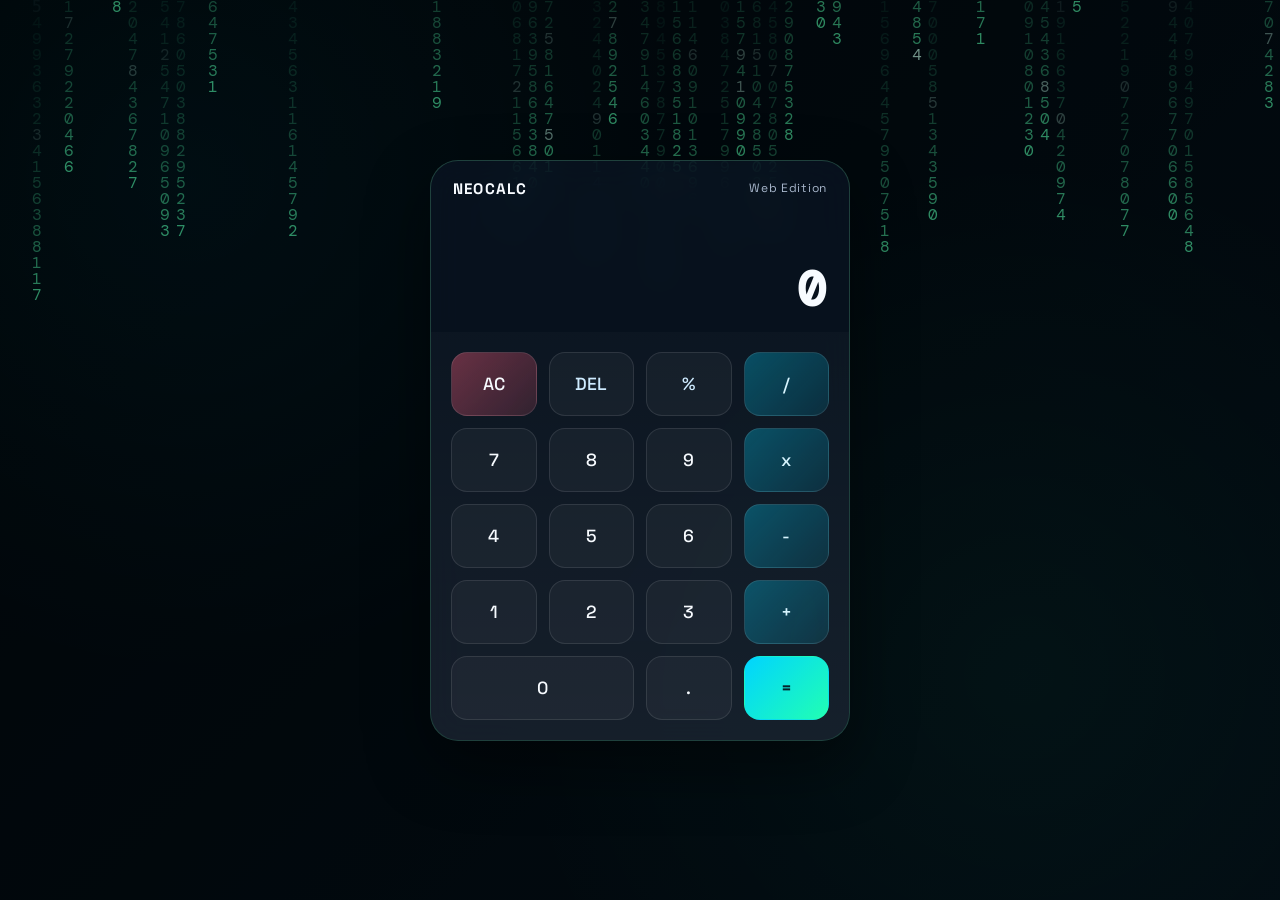
==== Assignment3/index.html @ 731830be "Assignment 3 -> Calculator" ====
﻿<!DOCTYPE html>
<html lang="en">
<head>
  <meta charset="UTF-8" />
  <meta name="viewport" content="width=device-width, initial-scale=1.0" />
  <title>NeoCalc | Modern Web Calculator</title>
  <link rel="preconnect" href="https://fonts.googleapis.com" />
  <link rel="preconnect" href="https://fonts.gstatic.com" crossorigin />
  <link href="https://fonts.googleapis.com/css2?family=Space+Grotesk:wght@400;500;700&family=DM+Mono:wght@400;500&display=swap" rel="stylesheet" />
  <link rel="stylesheet" href="style.css" />
</head>
<body>
  <canvas id="matrix-bg" aria-hidden="true"></canvas>

  <main class="app-shell">
    <section class="calculator" aria-label="Calculator">
      <header class="calc-header">
        <p class="brand">NeoCalc</p>
        <p class="mode">Web Edition</p>
      </header>

      <div class="display-wrap" role="status" aria-live="polite">
        <p id="history" class="history"></p>
        <h1 id="display" class="display">0</h1>
      </div>

      <div class="keys" role="group" aria-label="Calculator keys">
        <button class="key key-ac" data-action="clear">AC</button>
        <button class="key key-fn" data-action="delete">DEL</button>
        <button class="key key-fn" data-action="percent">%</button>
        <button class="key key-op" data-action="operator" data-value="/">/</button>

        <button class="key" data-action="digit" data-value="7">7</button>
        <button class="key" data-action="digit" data-value="8">8</button>
        <button class="key" data-action="digit" data-value="9">9</button>
        <button class="key key-op" data-action="operator" data-value="*">x</button>

        <button class="key" data-action="digit" data-value="4">4</button>
        <button class="key" data-action="digit" data-value="5">5</button>
        <button class="key" data-action="digit" data-value="6">6</button>
        <button class="key key-op" data-action="operator" data-value="-">-</button>

        <button class="key" data-action="digit" data-value="1">1</button>
        <button class="key" data-action="digit" data-value="2">2</button>
        <button class="key" data-action="digit" data-value="3">3</button>
        <button class="key key-op" data-action="operator" data-value="+">+</button>

        <button class="key key-wide" data-action="digit" data-value="0">0</button>
        <button class="key" data-action="decimal">.</button>
        <button class="key key-equals" data-action="equals">=</button>
      </div>
    </section>
  </main>

  <script src="script.js"></script>
</body>
</html>
---- Assignment3/style.css ----
:root {
  --bg-1: #02070d;
  --bg-2: #061422;
  --card: rgba(10, 21, 36, 0.72);
  --stroke: rgba(125, 255, 187, 0.2);
  --text-main: #f7fbff;
  --text-soft: #a7b6cb;
  --accent: #00d4ff;
  --accent-2: #21ffb3;
  --shadow: 0 24px 64px rgba(0, 0, 0, 0.45);
}

* {
  box-sizing: border-box;
}

body {
  margin: 0;
  min-height: 100vh;
  font-family: "Space Grotesk", sans-serif;
  color: var(--text-main);
  background:
    radial-gradient(circle at 15% 20%, rgba(0, 212, 255, 0.08), transparent 38%),
    radial-gradient(circle at 80% 75%, rgba(33, 255, 179, 0.08), transparent 42%),
    linear-gradient(135deg, var(--bg-1), var(--bg-2));
  display: grid;
  place-items: center;
  padding: 24px;
  overflow: hidden;
}

#matrix-bg {
  position: fixed;
  inset: 0;
  width: 100vw;
  height: 100vh;
  z-index: 0;
  pointer-events: none;
  opacity: 0.55;
}

.app-shell {
  width: min(420px, 100%);
  position: relative;
  z-index: 1;
}

.calculator {
  border: 1px solid var(--stroke);
  background: var(--card);
  border-radius: 28px;
  box-shadow: var(--shadow);
  backdrop-filter: blur(18px);
  overflow: hidden;
  animation: float-in 0.7s ease;
}

.calc-header {
  display: flex;
  justify-content: space-between;
  align-items: center;
  padding: 18px 22px 8px;
}

.brand {
  margin: 0;
  font-size: 0.95rem;
  letter-spacing: 0.08em;
  font-weight: 700;
  text-transform: uppercase;
}

.mode {
  margin: 0;
  color: var(--text-soft);
  font-size: 0.75rem;
  letter-spacing: 0.06em;
}

.display-wrap {
  padding: 14px 22px 18px;
  min-height: 126px;
  display: grid;
  align-content: end;
  gap: 10px;
}

.history {
  margin: 0;
  text-align: right;
  min-height: 20px;
  color: var(--text-soft);
  font-family: "DM Mono", monospace;
  font-size: 0.9rem;
  letter-spacing: 0.02em;
}

.display {
  margin: 0;
  text-align: right;
  font-family: "DM Mono", monospace;
  font-size: clamp(2.1rem, 7vw, 3rem);
  line-height: 1;
  letter-spacing: 0.02em;
  text-wrap: balance;
}

.keys {
  display: grid;
  grid-template-columns: repeat(4, 1fr);
  gap: 12px;
  padding: 20px;
  background: linear-gradient(180deg, rgba(255, 255, 255, 0.02), rgba(255, 255, 255, 0.06));
}

.key {
  border: 1px solid rgba(255, 255, 255, 0.1);
  border-radius: 16px;
  min-height: 64px;
  font: 500 1.1rem "Space Grotesk", sans-serif;
  color: var(--text-main);
  background: rgba(255, 255, 255, 0.04);
  cursor: pointer;
  transition: transform 0.12s ease, background 0.2s ease, border-color 0.2s ease, box-shadow 0.2s ease;
}

.key:hover {
  border-color: rgba(255, 255, 255, 0.24);
  background: rgba(255, 255, 255, 0.1);
}

.key:active,
.key.is-pressed {
  transform: translateY(2px) scale(0.98);
  box-shadow: inset 0 0 0 999px rgba(255, 255, 255, 0.08);
}

.key-op {
  color: #d7f5ff;
  background: linear-gradient(135deg, rgba(0, 212, 255, 0.3), rgba(0, 212, 255, 0.12));
}

.key-equals {
  background: linear-gradient(135deg, var(--accent), var(--accent-2));
  color: #06232c;
  font-weight: 700;
  border-color: transparent;
}

.key-ac {
  background: linear-gradient(135deg, rgba(255, 95, 124, 0.38), rgba(255, 95, 124, 0.15));
}

.key-fn {
  color: #ceebff;
}

.key-wide {
  grid-column: span 2;
}

@keyframes float-in {
  from {
    opacity: 0;
    transform: translateY(22px) scale(0.98);
  }
  to {
    opacity: 1;
    transform: translateY(0) scale(1);
  }
}

@media (max-width: 440px) {
  .key {
    min-height: 58px;
    border-radius: 14px;
  }

  .keys {
    gap: 10px;
    padding: 16px;
  }
}
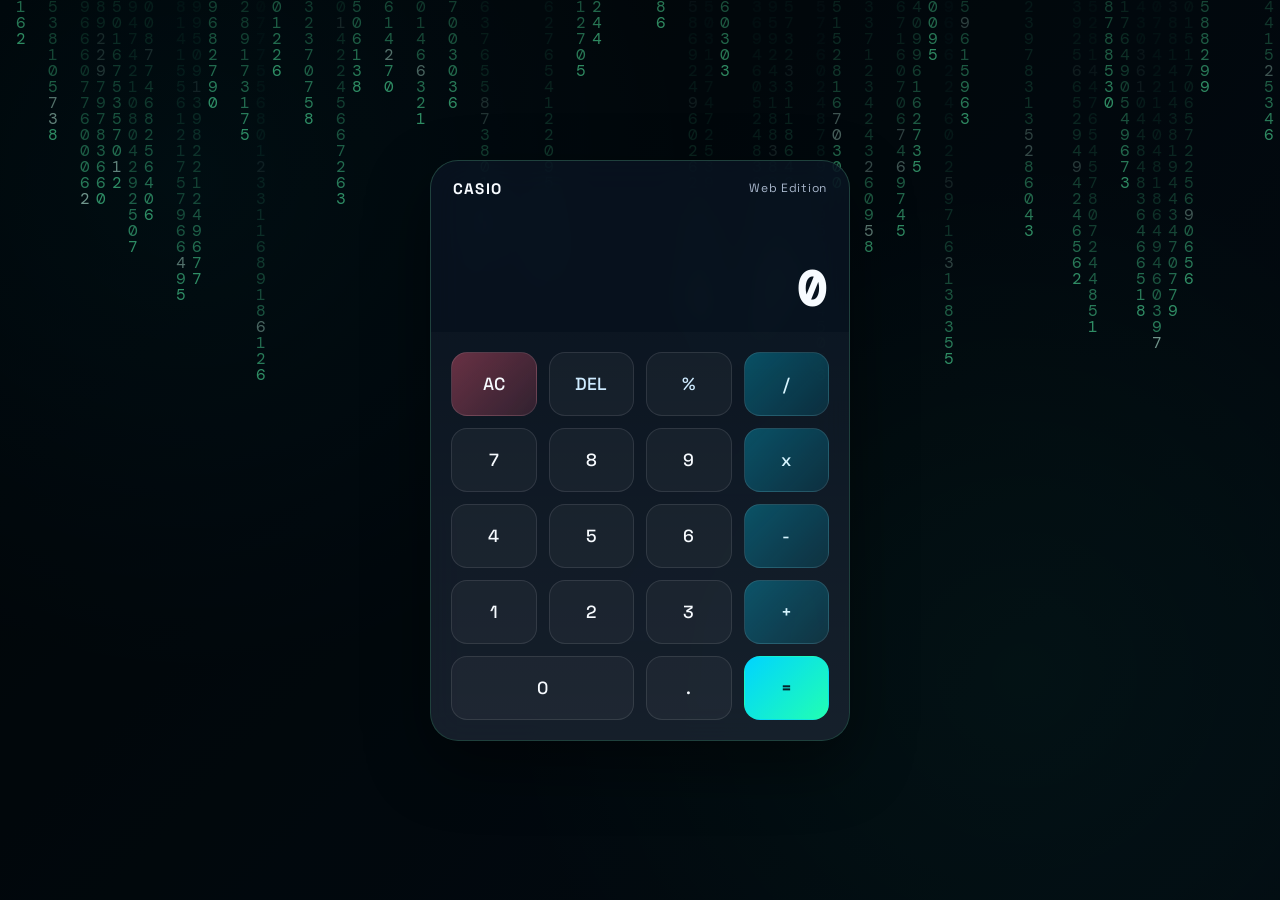
==== commit 7286e5cc: "Adding screenshots of the assignment 1 performend" ====
--- a/Assignment3/index.html
+++ b/Assignment3/index.html
@@ -3,7 +3,7 @@
 <head>
   <meta charset="UTF-8" />
   <meta name="viewport" content="width=device-width, initial-scale=1.0" />
-  <title>NeoCalc | Modern Web Calculator</title>
+  <title>CASIO | Modern Web Calculator</title>
   <link rel="preconnect" href="https://fonts.googleapis.com" />
   <link rel="preconnect" href="https://fonts.gstatic.com" crossorigin />
   <link href="https://fonts.googleapis.com/css2?family=Space+Grotesk:wght@400;500;700&family=DM+Mono:wght@400;500&display=swap" rel="stylesheet" />
@@ -15,7 +15,7 @@
   <main class="app-shell">
     <section class="calculator" aria-label="Calculator">
       <header class="calc-header">
-        <p class="brand">NeoCalc</p>
+        <p class="brand">Casio</p>
         <p class="mode">Web Edition</p>
       </header>
 
